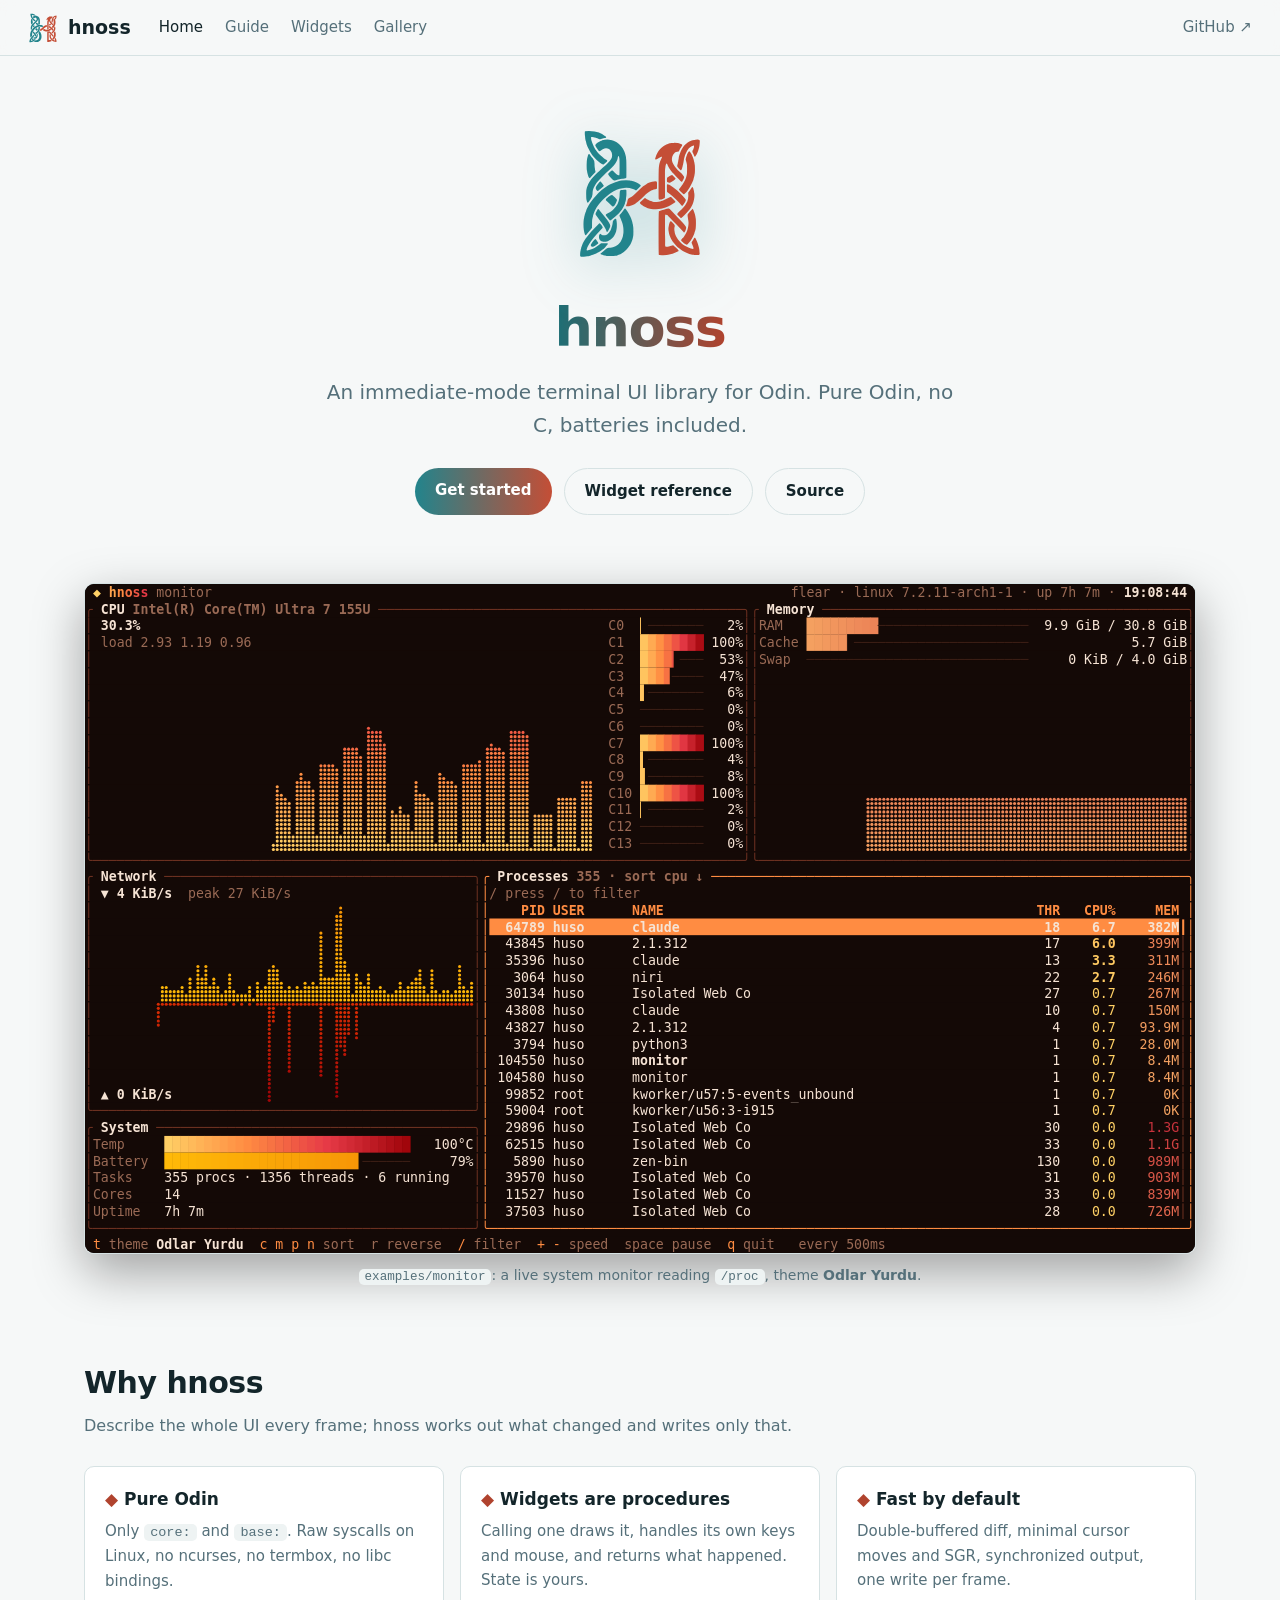
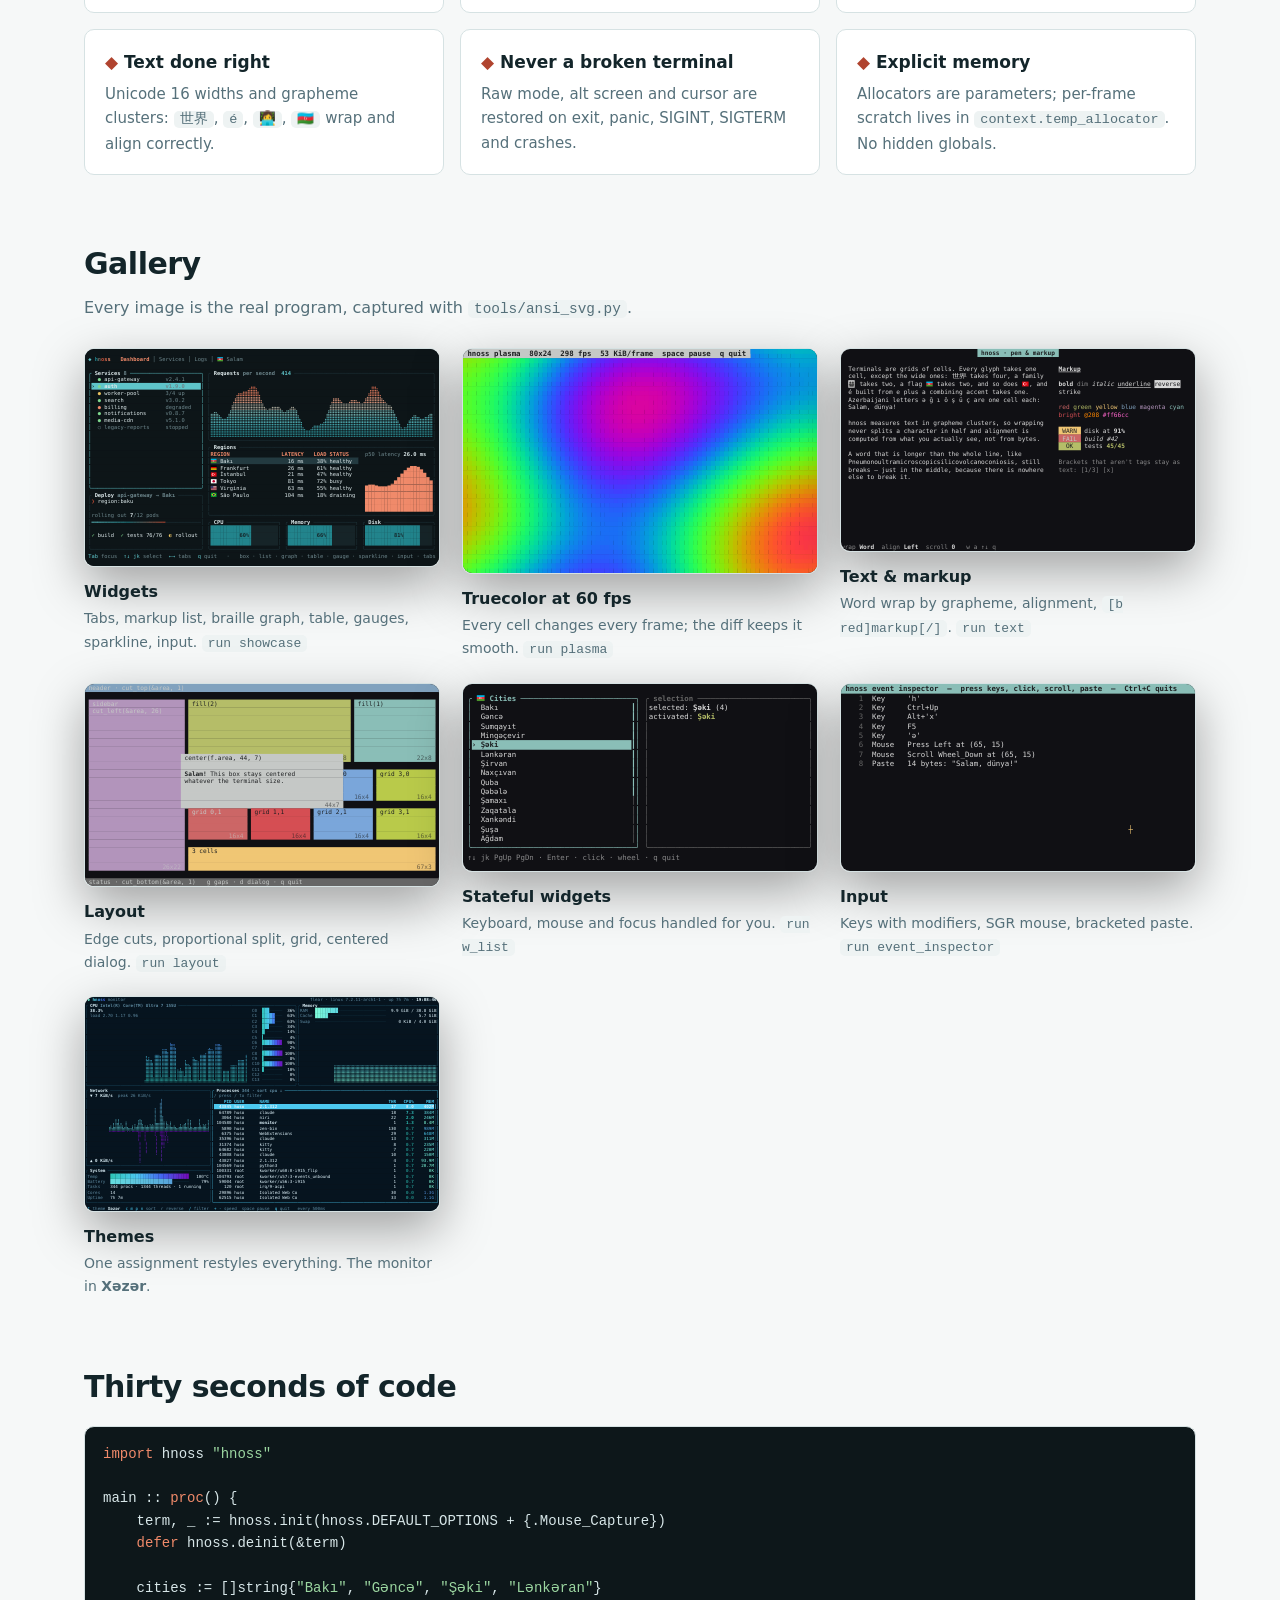
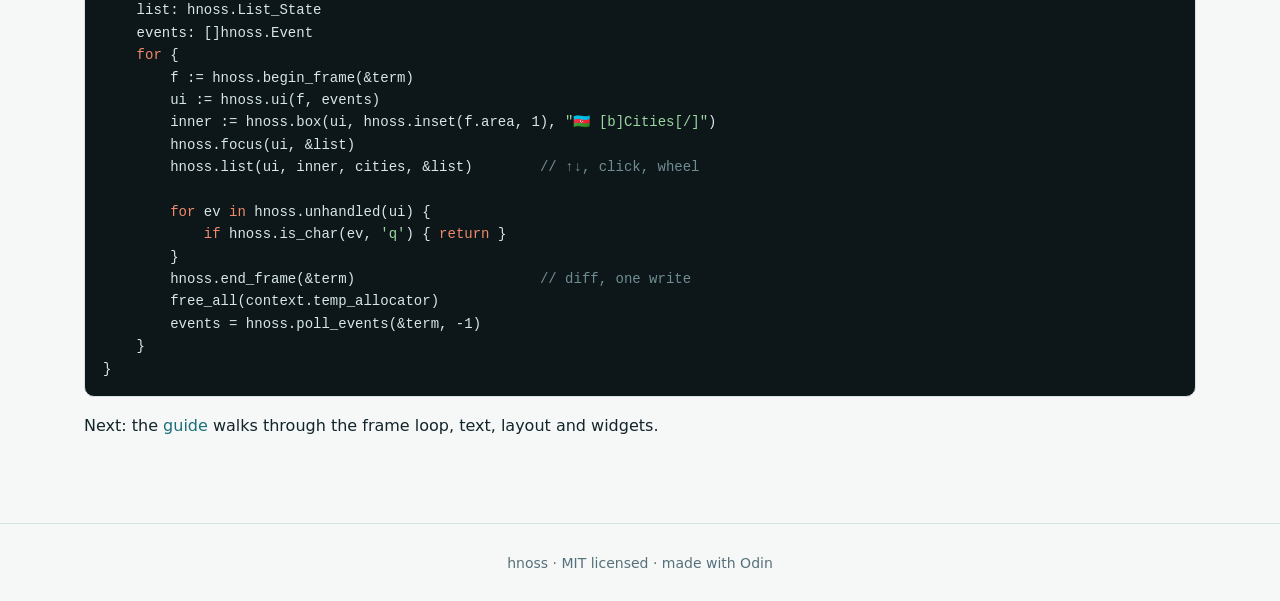
==== docs/index.html @ dc825c0d "docs: GitHub Pages site with guide and widget reference Static HTML and CSS (no build step, .nojekyl" ====
<!doctype html>
<html lang="en">
<head>
<meta charset="utf-8">
<meta name="viewport" content="width=device-width, initial-scale=1">
<title>hnoss: immediate-mode TUI for Odin</title>
<meta name="description" content="hnoss is an immediate-mode, widget-rich terminal UI library written in pure Odin.">
<link rel="icon" href="assets/favicon.png">
<link rel="stylesheet" href="style.css">
</head>
<body>

<header class="top">
	<a class="brand" href="./"><img src="assets/logo.svg" alt="">hnoss</a>
	<nav>
		<a class="on" href="./">Home</a>
		<a href="guide.html">Guide</a>
		<a href="widgets.html">Widgets</a>
		<a href="#gallery">Gallery</a>
	</nav>
	<nav class="gh"><a href="https://github.com/Huseynteymurzade28/hnoss">GitHub ↗</a></nav>
</header>

<div class="hero">
	<img class="logo" src="assets/logo.svg" alt="hnoss logo">
	<h1><span>hnoss</span></h1>
	<p class="tag">An immediate-mode terminal UI library for Odin. Pure Odin, no C, batteries included.</p>
	<div class="cta">
		<a class="btn primary" href="guide.html">Get started</a>
		<a class="btn" href="widgets.html">Widget reference</a>
		<a class="btn" href="https://github.com/Huseynteymurzade28/hnoss">Source</a>
	</div>
</div>

<div class="shot">
	<img src="monitor-odlar-yurdu.svg" alt="hnoss system monitor">
	<p class="caption"><code>examples/monitor</code>: a live system monitor reading <code>/proc</code>, theme <b>Odlar Yurdu</b>.</p>
</div>

<section class="band">
	<h2>Why hnoss</h2>
	<p class="lead">Describe the whole UI every frame; hnoss works out what changed and writes only that.</p>
	<div class="features">
		<div class="feature"><h3><b>◆</b> Pure Odin</h3><p>Only <code>core:</code> and <code>base:</code>. Raw syscalls on Linux, no ncurses, no termbox, no libc bindings.</p></div>
		<div class="feature"><h3><b>◆</b> Widgets are procedures</h3><p>Calling one draws it, handles its own keys and mouse, and returns what happened. State is yours.</p></div>
		<div class="feature"><h3><b>◆</b> Fast by default</h3><p>Double-buffered diff, minimal cursor moves and SGR, synchronized output, one write per frame.</p></div>
		<div class="feature"><h3><b>◆</b> Text done right</h3><p>Unicode 16 widths and grapheme clusters: <code>世界</code>, <code>é</code>, <code>👩‍💻</code>, <code>🇦🇿</code> wrap and align correctly.</p></div>
		<div class="feature"><h3><b>◆</b> Never a broken terminal</h3><p>Raw mode, alt screen and cursor are restored on exit, panic, SIGINT, SIGTERM and crashes.</p></div>
		<div class="feature"><h3><b>◆</b> Explicit memory</h3><p>Allocators are parameters; per-frame scratch lives in <code>context.temp_allocator</code>. No hidden globals.</p></div>
	</div>
</section>

<section class="band" id="gallery">
	<h2>Gallery</h2>
	<p class="lead">Every image is the real program, captured with <code>tools/ansi_svg.py</code>.</p>
	<div class="gallery">
		<div class="tile"><img src="gallery/showcase.svg" alt=""><h3>Widgets</h3><p>Tabs, markup list, braille graph, table, gauges, sparkline, input. <code>run showcase</code></p></div>
		<div class="tile"><img src="gallery/plasma.svg" alt=""><h3>Truecolor at 60 fps</h3><p>Every cell changes every frame; the diff keeps it smooth. <code>run plasma</code></p></div>
		<div class="tile"><img src="gallery/text.svg" alt=""><h3>Text &amp; markup</h3><p>Word wrap by grapheme, alignment, <code>[b red]markup[/]</code>. <code>run text</code></p></div>
		<div class="tile"><img src="gallery/layout.svg" alt=""><h3>Layout</h3><p>Edge cuts, proportional split, grid, centered dialog. <code>run layout</code></p></div>
		<div class="tile"><img src="gallery/list.svg" alt=""><h3>Stateful widgets</h3><p>Keyboard, mouse and focus handled for you. <code>run w_list</code></p></div>
		<div class="tile"><img src="gallery/events.svg" alt=""><h3>Input</h3><p>Keys with modifiers, SGR mouse, bracketed paste. <code>run event_inspector</code></p></div>
		<div class="tile"><img src="monitor-xezer.svg" alt=""><h3>Themes</h3><p>One assignment restyles everything. The monitor in <b>Xəzər</b>.</p></div>
	</div>
</section>

<section class="band">
	<h2>Thirty seconds of code</h2>
	<pre><code><span class="k">import</span> hnoss <span class="s">"hnoss"</span>

main :: <span class="k">proc</span>() {
    term, _ := hnoss.init(hnoss.DEFAULT_OPTIONS + {.Mouse_Capture})
    <span class="k">defer</span> hnoss.deinit(&amp;term)

    cities := []string{<span class="s">"Bakı"</span>, <span class="s">"Gəncə"</span>, <span class="s">"Şəki"</span>, <span class="s">"Lənkəran"</span>}
    list: hnoss.List_State
    events: []hnoss.Event
    <span class="k">for</span> {
        f := hnoss.begin_frame(&amp;term)
        ui := hnoss.ui(f, events)
        inner := hnoss.box(ui, hnoss.inset(f.area, 1), <span class="s">"🇦🇿 [b]Cities[/]"</span>)
        hnoss.focus(ui, &amp;list)
        hnoss.list(ui, inner, cities, &amp;list)        <span class="c">// ↑↓, click, wheel</span>

        <span class="k">for</span> ev <span class="k">in</span> hnoss.unhandled(ui) {
            <span class="k">if</span> hnoss.is_char(ev, <span class="s">'q'</span>) { <span class="k">return</span> }
        }
        hnoss.end_frame(&amp;term)                      <span class="c">// diff, one write</span>
        free_all(context.temp_allocator)
        events = hnoss.poll_events(&amp;term, -1)
    }
}</code></pre>
	<p>Next: the <a href="guide.html">guide</a> walks through the frame loop, text, layout and widgets.</p>
</section>

<footer>hnoss · MIT licensed · made with Odin</footer>
</body>
</html>
---- docs/style.css ----
:root {
	--bg: #0c1417;
	--panel: #111e22;
	--panel-2: #16262b;
	--line: #223a40;
	--text: #dce8ea;
	--dim: #8aa3a8;
	--teal: #22848c;
	--teal-l: #5fc4c9;
	--red: #c44e36;
	--red-l: #f08a6a;
	--code-bg: #0a1113;
	--radius: 10px;
	--mono: "JetBrains Mono", "Fira Code", ui-monospace, "SF Mono", Menlo, Consolas, monospace;
	--sans: Inter, system-ui, -apple-system, "Segoe UI", Roboto, sans-serif;
}

@media (prefers-color-scheme: light) {
	:root {
		--bg: #f6f8f8;
		--panel: #ffffff;
		--panel-2: #eef3f3;
		--line: #d6e2e3;
		--text: #13252a;
		--dim: #55707a;
		--teal-l: #1b6f76;
		--red-l: #b0432e;
		--code-bg: #0d171a;
	}
}

* { box-sizing: border-box; }
html { scroll-behavior: smooth; }
body {
	margin: 0;
	background: var(--bg);
	color: var(--text);
	font: 16px/1.65 var(--sans);
}
a { color: var(--teal-l); text-decoration: none; }
a:hover { text-decoration: underline; }

/* ---------- top bar ---------- */
.top {
	position: sticky; top: 0; z-index: 10;
	display: flex; align-items: center; gap: 28px;
	padding: 12px 28px;
	background: color-mix(in srgb, var(--bg) 88%, transparent);
	backdrop-filter: blur(8px);
	border-bottom: 1px solid var(--line);
}
.brand { display: flex; align-items: center; gap: 10px; font-weight: 700; font-size: 19px; color: var(--text); }
.brand img { width: 30px; height: 30px; }
.brand:hover { text-decoration: none; }
.top nav { display: flex; gap: 22px; font-size: 15px; }
.top nav a { color: var(--dim); }
.top nav a.on, .top nav a:hover { color: var(--text); text-decoration: none; }
.top .gh { margin-left: auto; }

/* ---------- landing ---------- */
.hero { text-align: center; padding: 72px 24px 32px; }
.hero img.logo { width: 132px; height: 132px; filter: drop-shadow(0 10px 30px rgba(34, 132, 140, .35)); }
.hero h1 { font-size: 54px; letter-spacing: -1.5px; margin: 14px 0 4px; }
.hero h1 span { background: linear-gradient(90deg, var(--teal-l), var(--red-l)); -webkit-background-clip: text; background-clip: text; color: transparent; }
.hero p.tag { font-size: 20px; color: var(--dim); max-width: 640px; margin: 0 auto 26px; }
.cta { display: flex; gap: 12px; justify-content: center; flex-wrap: wrap; }
.btn {
	display: inline-block; padding: 10px 20px; border-radius: 999px;
	font-weight: 600; font-size: 15px; border: 1px solid var(--line); color: var(--text);
}
.btn.primary { background: linear-gradient(90deg, var(--teal), var(--red)); border: 0; color: #fff; }
.btn:hover { text-decoration: none; filter: brightness(1.1); }

.shot { max-width: 1160px; margin: 36px auto 0; padding: 0 24px; }
.shot img, .tile img, .widget img {
	width: 100%; display: block; border-radius: var(--radius);
	border: 1px solid var(--line); box-shadow: 0 18px 50px rgba(0, 0, 0, .35);
}
.caption { text-align: center; color: var(--dim); font-size: 14px; margin-top: 10px; }

section.band { max-width: 1160px; margin: 0 auto; padding: 56px 24px 8px; }
section.band > h2 { font-size: 30px; margin: 0 0 6px; letter-spacing: -.5px; }
section.band > p.lead { color: var(--dim); margin: 0 0 26px; }

.features { display: grid; grid-template-columns: repeat(3, 1fr); gap: 16px; }
@media (max-width: 860px) { .features { grid-template-columns: 1fr; } }
.feature { background: var(--panel); border: 1px solid var(--line); border-radius: var(--radius); padding: 18px 20px; }
.feature h3 { margin: 0 0 6px; font-size: 17px; }
.feature h3 b { color: var(--red-l); }
.feature p { margin: 0; color: var(--dim); font-size: 15px; }

.gallery { display: grid; grid-template-columns: repeat(auto-fit, minmax(320px, 1fr)); gap: 22px; }
.tile h3 { margin: 12px 0 2px; font-size: 16px; }
.tile p { margin: 0; color: var(--dim); font-size: 14px; }
.tile code { font-size: 13px; }

/* ---------- docs pages ---------- */
.layout { display: grid; grid-template-columns: 240px minmax(0, 1fr); max-width: 1200px; margin: 0 auto; }
.side { position: sticky; top: 58px; align-self: start; height: calc(100vh - 58px); overflow: auto; padding: 28px 18px 40px 28px; border-right: 1px solid var(--line); }
.side h4 { margin: 18px 0 6px; font-size: 12px; text-transform: uppercase; letter-spacing: 1px; color: var(--dim); }
.side a { display: block; padding: 3px 0; color: var(--text); font-size: 14.5px; }
.side a:hover { color: var(--teal-l); text-decoration: none; }
main.doc { padding: 36px 44px 90px; max-width: 900px; }
main.doc h1 { font-size: 38px; letter-spacing: -1px; margin: 0 0 8px; }
main.doc h2 { font-size: 26px; margin: 48px 0 10px; padding-top: 12px; border-top: 1px solid var(--line); letter-spacing: -.3px; }
main.doc h3 { font-size: 19px; margin: 28px 0 8px; }
main.doc p, main.doc li { color: var(--text); }
main.doc .lead { color: var(--dim); font-size: 18px; }

code { font-family: var(--mono); font-size: .9em; background: var(--panel-2); padding: 1px 6px; border-radius: 5px; }
pre {
	background: var(--code-bg); color: #d7e6e8; border: 1px solid var(--line);
	border-radius: var(--radius); padding: 16px 18px; overflow-x: auto;
	font: 14px/1.6 var(--mono);
}
pre code { background: none; padding: 0; font-size: inherit; color: inherit; }
pre .c { color: #6f8d93; }      /* comment */
pre .k { color: #f08a6a; }      /* keyword-ish */
pre .s { color: #9bd6a0; }      /* string */

table.ref { width: 100%; border-collapse: collapse; margin: 12px 0 18px; font-size: 15px; }
table.ref th, table.ref td { text-align: left; padding: 8px 10px; border-bottom: 1px solid var(--line); vertical-align: top; }
table.ref th { color: var(--dim); font-weight: 600; font-size: 13px; text-transform: uppercase; letter-spacing: .5px; }
table.ref td:first-child { white-space: nowrap; }

.note { background: var(--panel); border: 1px solid var(--line); border-left: 3px solid var(--teal-l); border-radius: 8px; padding: 12px 16px; margin: 16px 0; }
.note.warn { border-left-color: var(--red-l); }

.widget { margin: 0 0 8px; }
.widget img { margin: 12px 0 6px; max-width: 640px; }
.sig { font-family: var(--mono); font-size: 14px; background: var(--panel); border: 1px solid var(--line); border-radius: 8px; padding: 10px 14px; overflow-x: auto; white-space: pre; }
.keys kbd, kbd {
	font-family: var(--mono); font-size: 12.5px; background: var(--panel-2); border: 1px solid var(--line);
	border-bottom-width: 2px; border-radius: 5px; padding: 0 6px; margin: 0 1px;
}

footer { border-top: 1px solid var(--line); color: var(--dim); text-align: center; padding: 28px; font-size: 14px; margin-top: 60px; }

@media (max-width: 860px) {
	.layout { grid-template-columns: 1fr; }
	.side { display: none; }
	main.doc { padding: 28px 20px 70px; }
	.hero h1 { font-size: 42px; }
	.top { gap: 16px; padding: 10px 16px; }
}
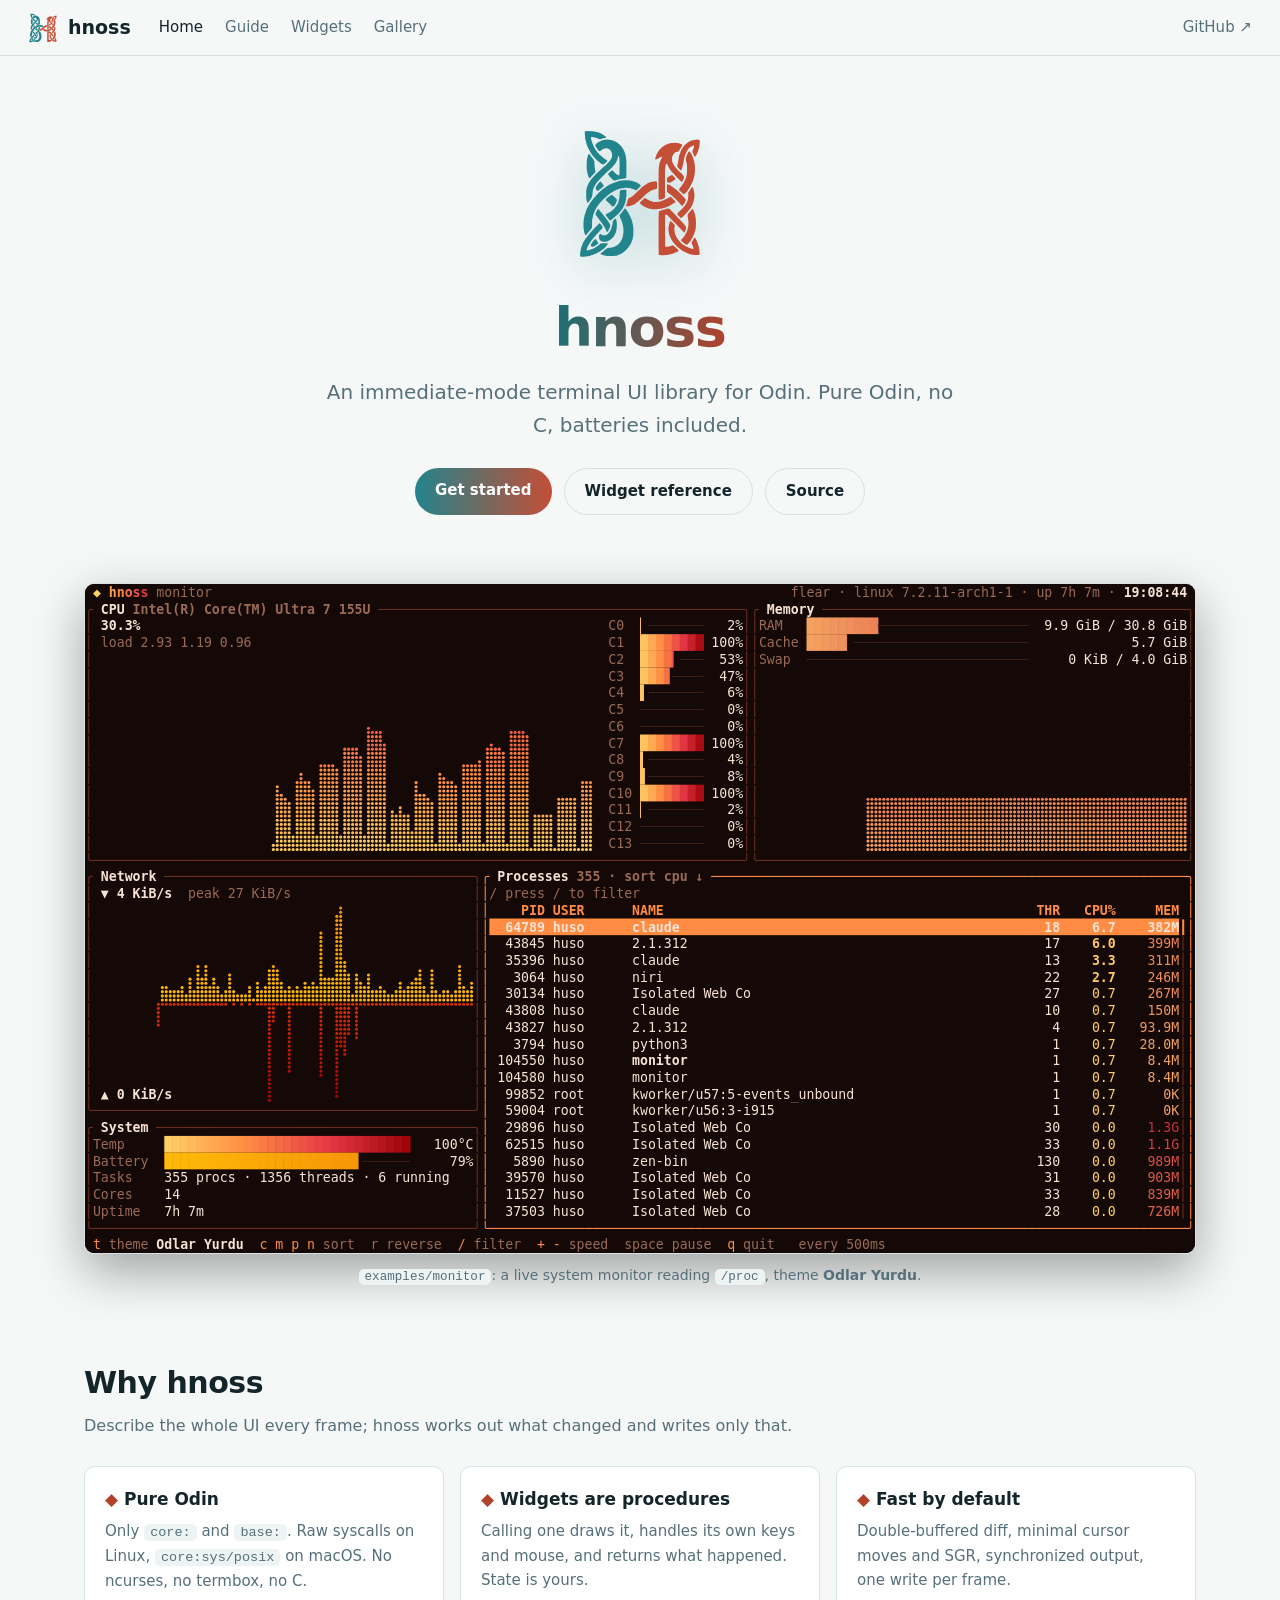
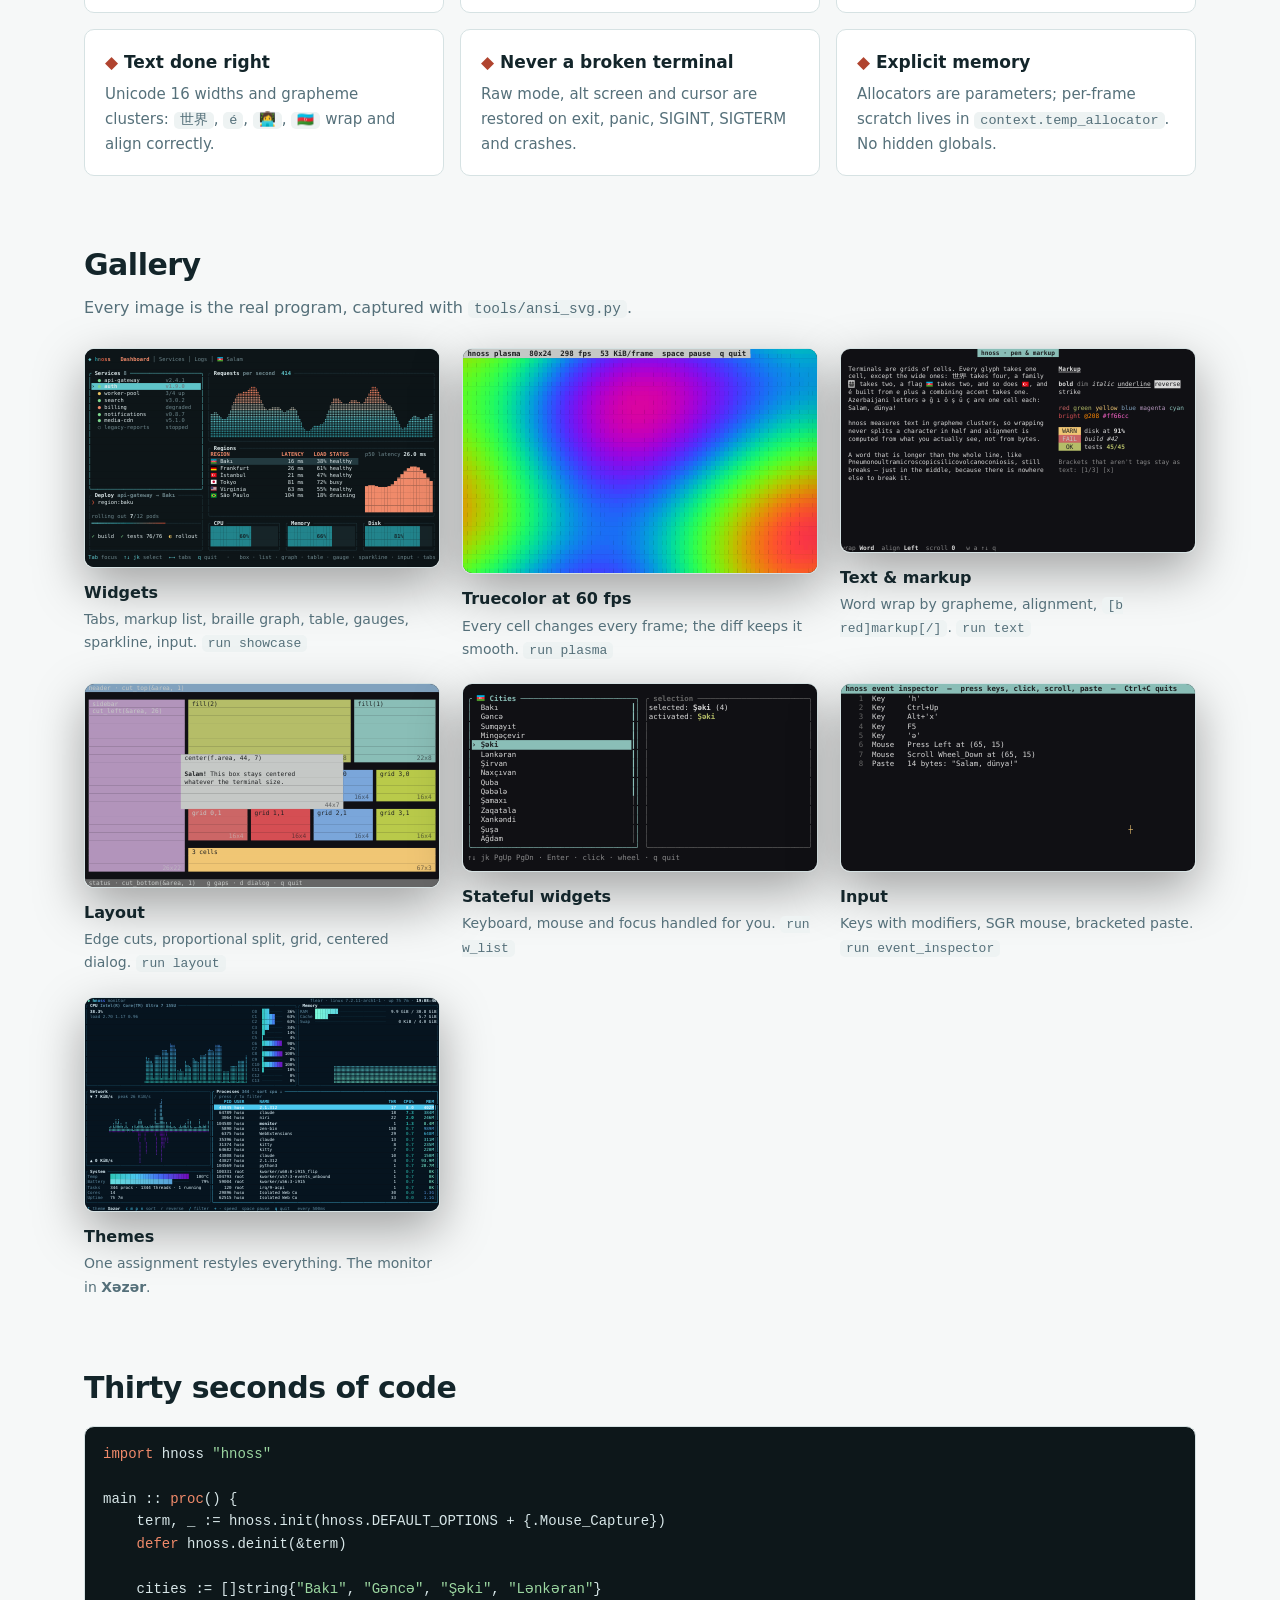
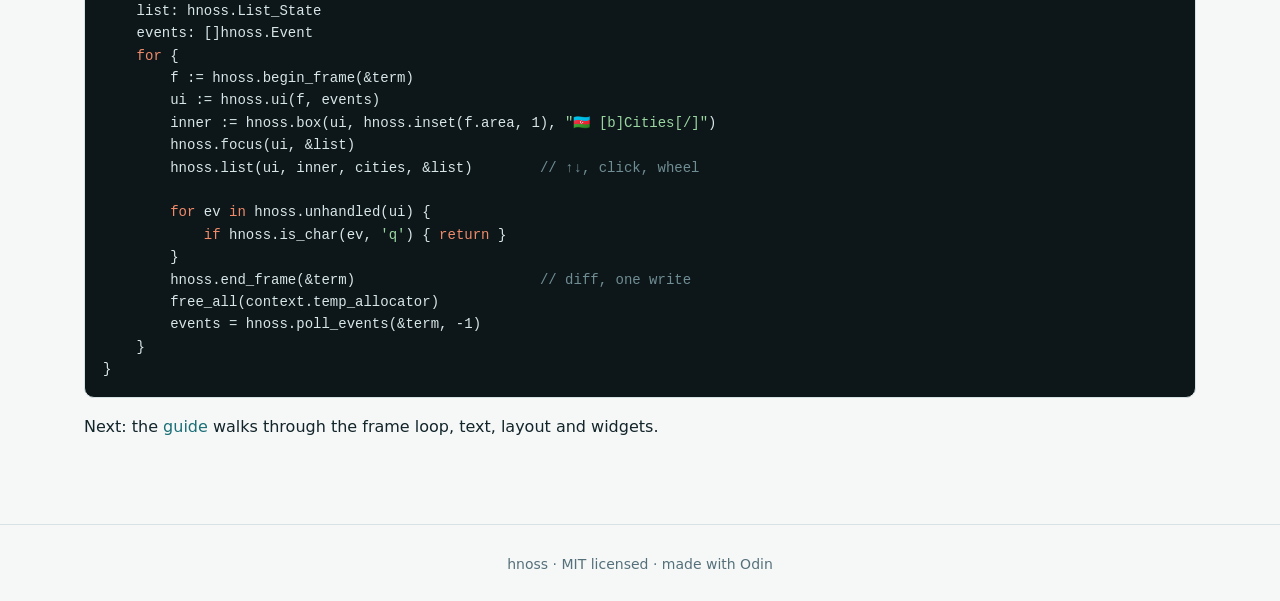
==== commit 703fbe9e: "docs: macOS is supported" ====
--- a/docs/index.html
+++ b/docs/index.html
@@ -41,7 +41,7 @@
 	<h2>Why hnoss</h2>
 	<p class="lead">Describe the whole UI every frame; hnoss works out what changed and writes only that.</p>
 	<div class="features">
-		<div class="feature"><h3><b>◆</b> Pure Odin</h3><p>Only <code>core:</code> and <code>base:</code>. Raw syscalls on Linux, no ncurses, no termbox, no libc bindings.</p></div>
+		<div class="feature"><h3><b>◆</b> Pure Odin</h3><p>Only <code>core:</code> and <code>base:</code>. Raw syscalls on Linux, <code>core:sys/posix</code> on macOS. No ncurses, no termbox, no C.</p></div>
 		<div class="feature"><h3><b>◆</b> Widgets are procedures</h3><p>Calling one draws it, handles its own keys and mouse, and returns what happened. State is yours.</p></div>
 		<div class="feature"><h3><b>◆</b> Fast by default</h3><p>Double-buffered diff, minimal cursor moves and SGR, synchronized output, one write per frame.</p></div>
 		<div class="feature"><h3><b>◆</b> Text done right</h3><p>Unicode 16 widths and grapheme clusters: <code>世界</code>, <code>é</code>, <code>👩‍💻</code>, <code>🇦🇿</code> wrap and align correctly.</p></div>
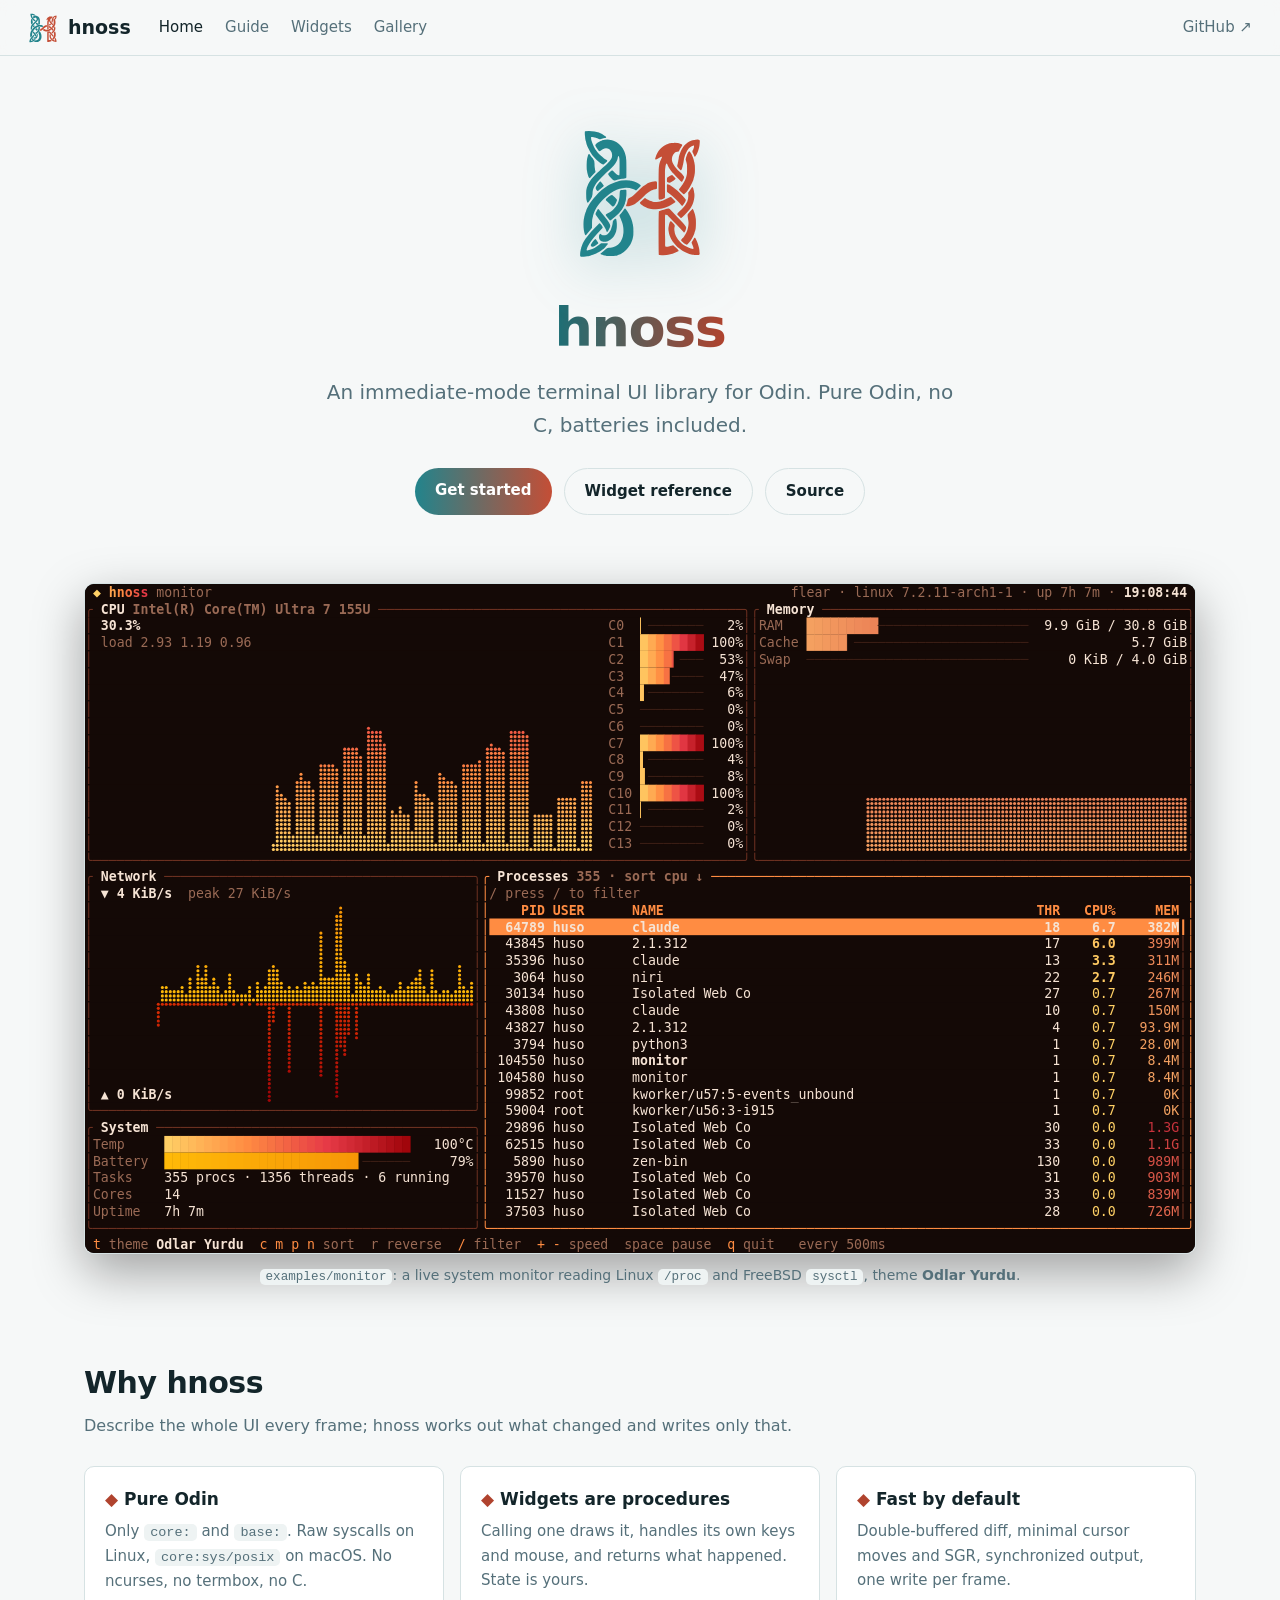
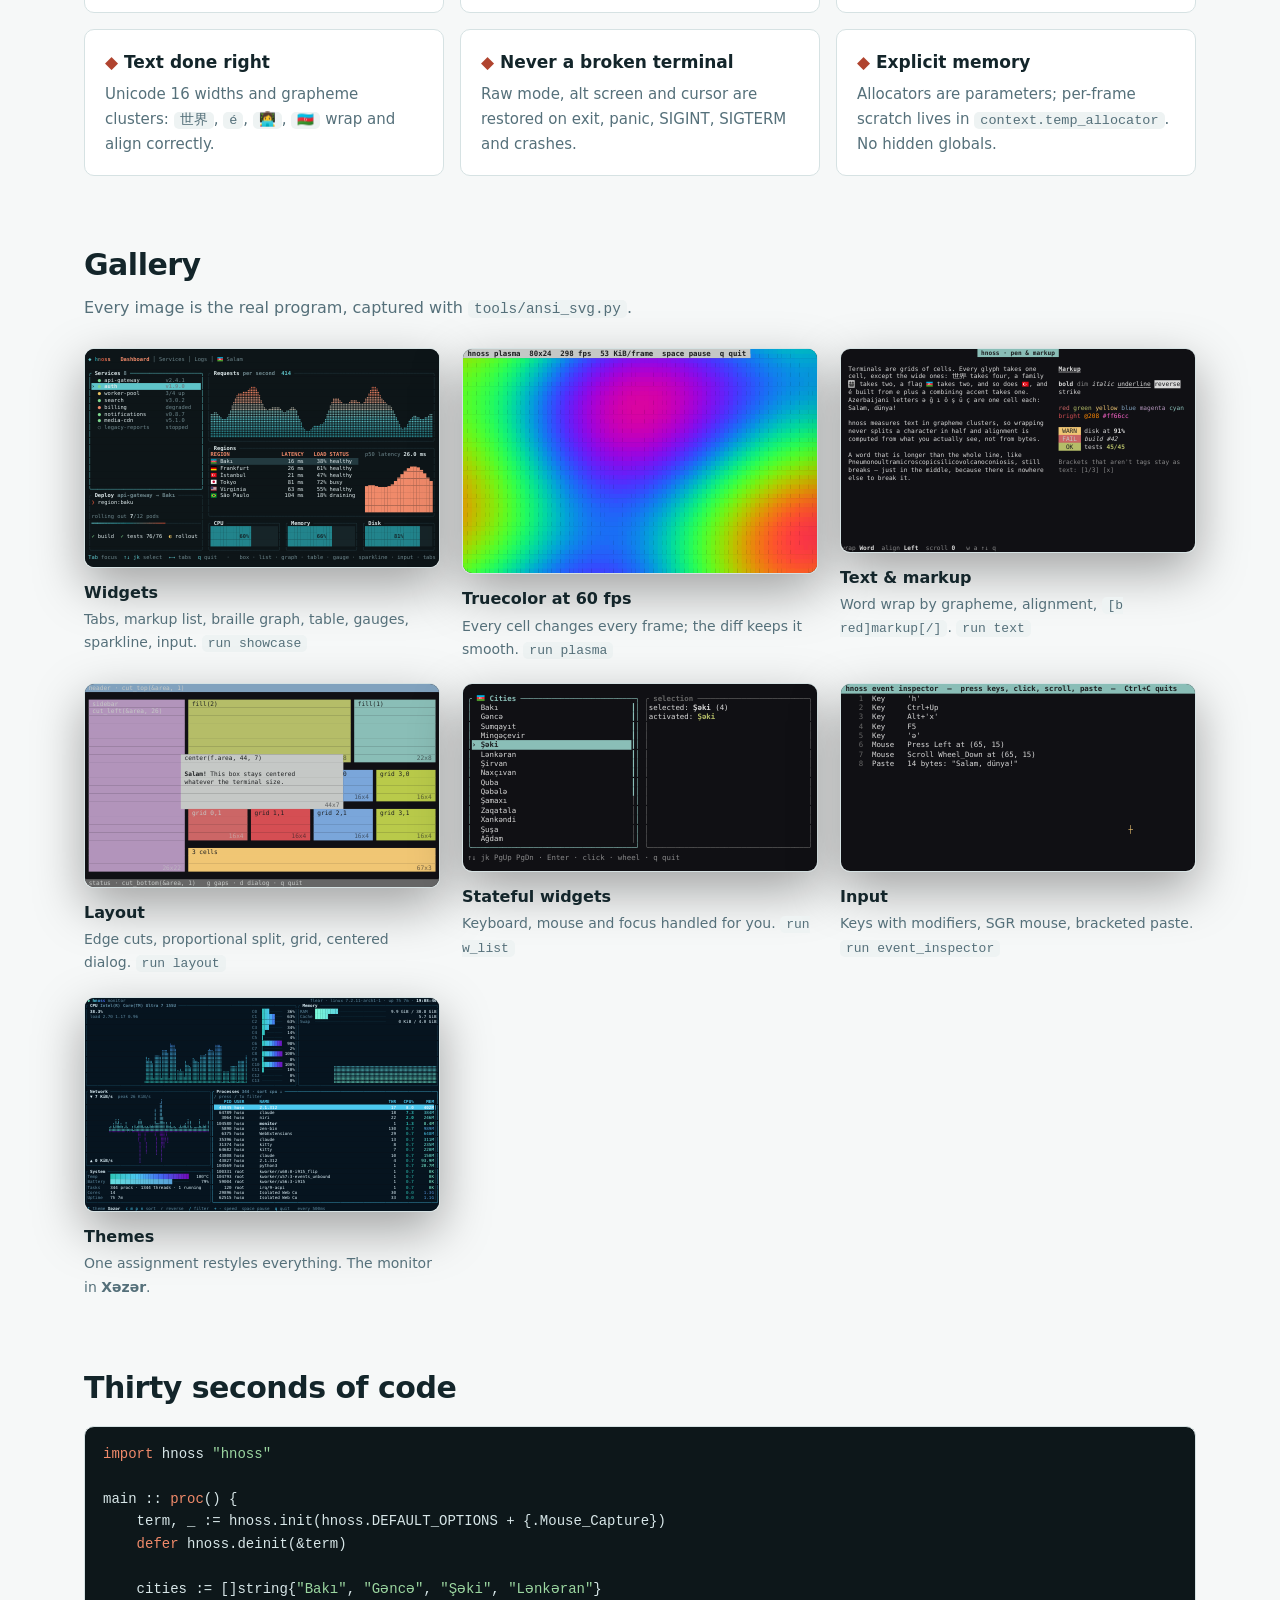
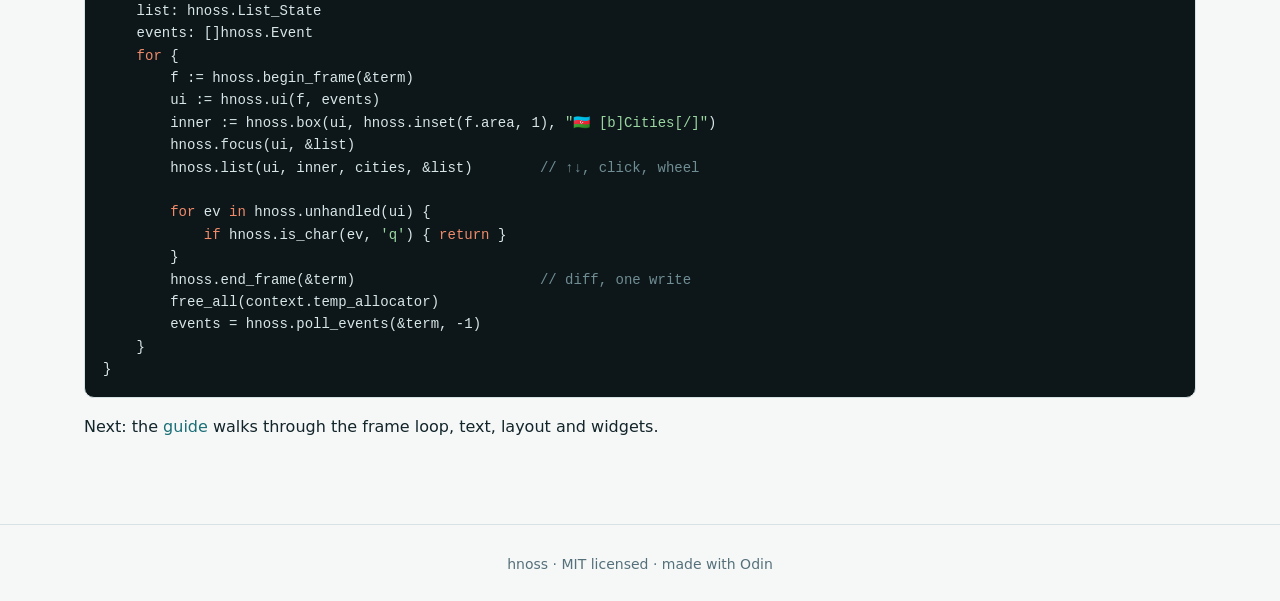
==== commit cb559a80: "port monitor example to freebsd" ====
--- a/docs/index.html
+++ b/docs/index.html
@@ -34,7 +34,7 @@
 
 <div class="shot">
 	<img src="monitor-odlar-yurdu.svg" alt="hnoss system monitor">
-	<p class="caption"><code>examples/monitor</code>: a live system monitor reading <code>/proc</code>, theme <b>Odlar Yurdu</b>.</p>
+	<p class="caption"><code>examples/monitor</code>: a live system monitor reading Linux <code>/proc</code> and FreeBSD <code>sysctl</code>, theme <b>Odlar Yurdu</b>.</p>
 </div>
 
 <section class="band">
--- a/docs/style.css
+++ b/docs/style.css
@@ -94,6 +94,11 @@
 .tile p { margin: 0; color: var(--dim); font-size: 14px; }
 .tile code { font-size: 13px; }
 
+.themes { display: grid; grid-template-columns: repeat(auto-fit, minmax(260px, 1fr)); gap: 18px; margin: 18px 0; }
+.themes figure { margin: 0; }
+.themes img { width: 100%; display: block; border-radius: var(--radius); border: 1px solid var(--line); }
+.themes figcaption { color: var(--dim); font-size: 13px; margin-top: 6px; }
+
 /* ---------- docs pages ---------- */
 .layout { display: grid; grid-template-columns: 240px minmax(0, 1fr); max-width: 1200px; margin: 0 auto; }
 .side { position: sticky; top: 58px; align-self: start; height: calc(100vh - 58px); overflow: auto; padding: 28px 18px 40px 28px; border-right: 1px solid var(--line); }
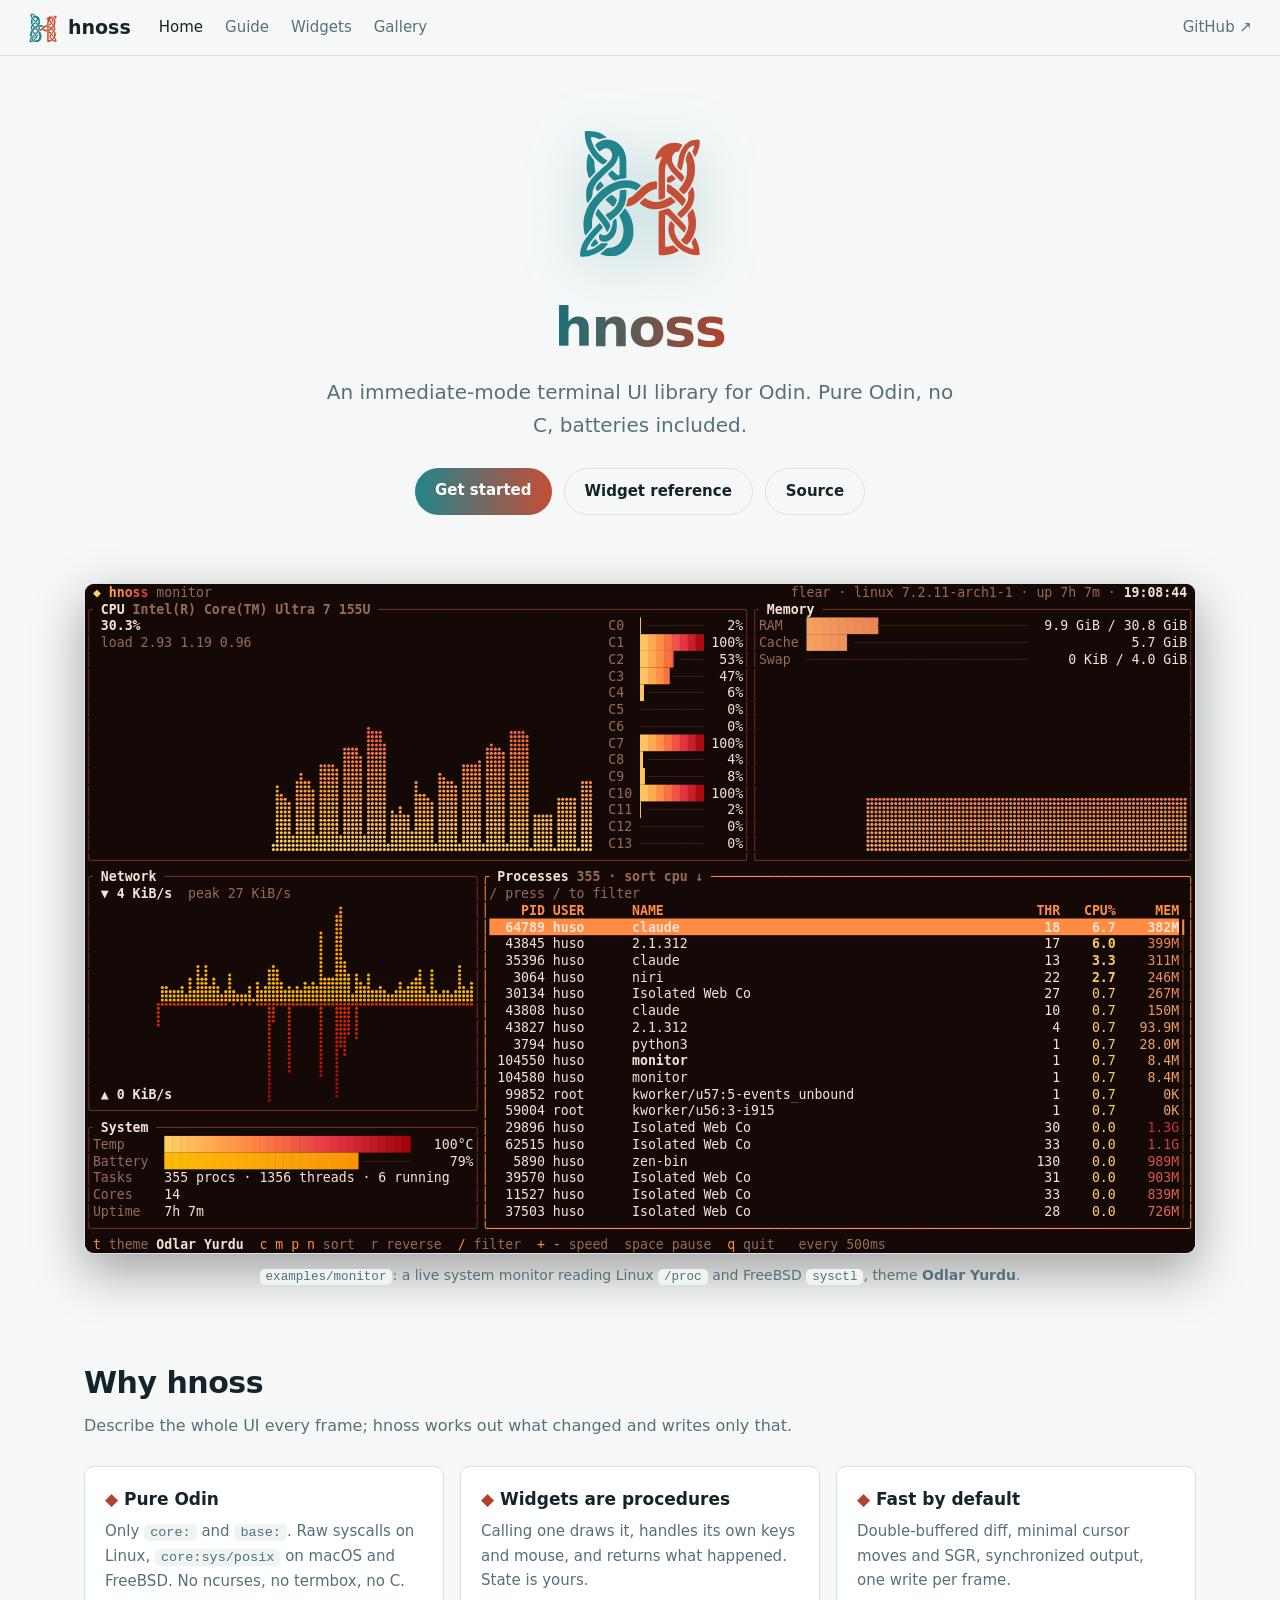
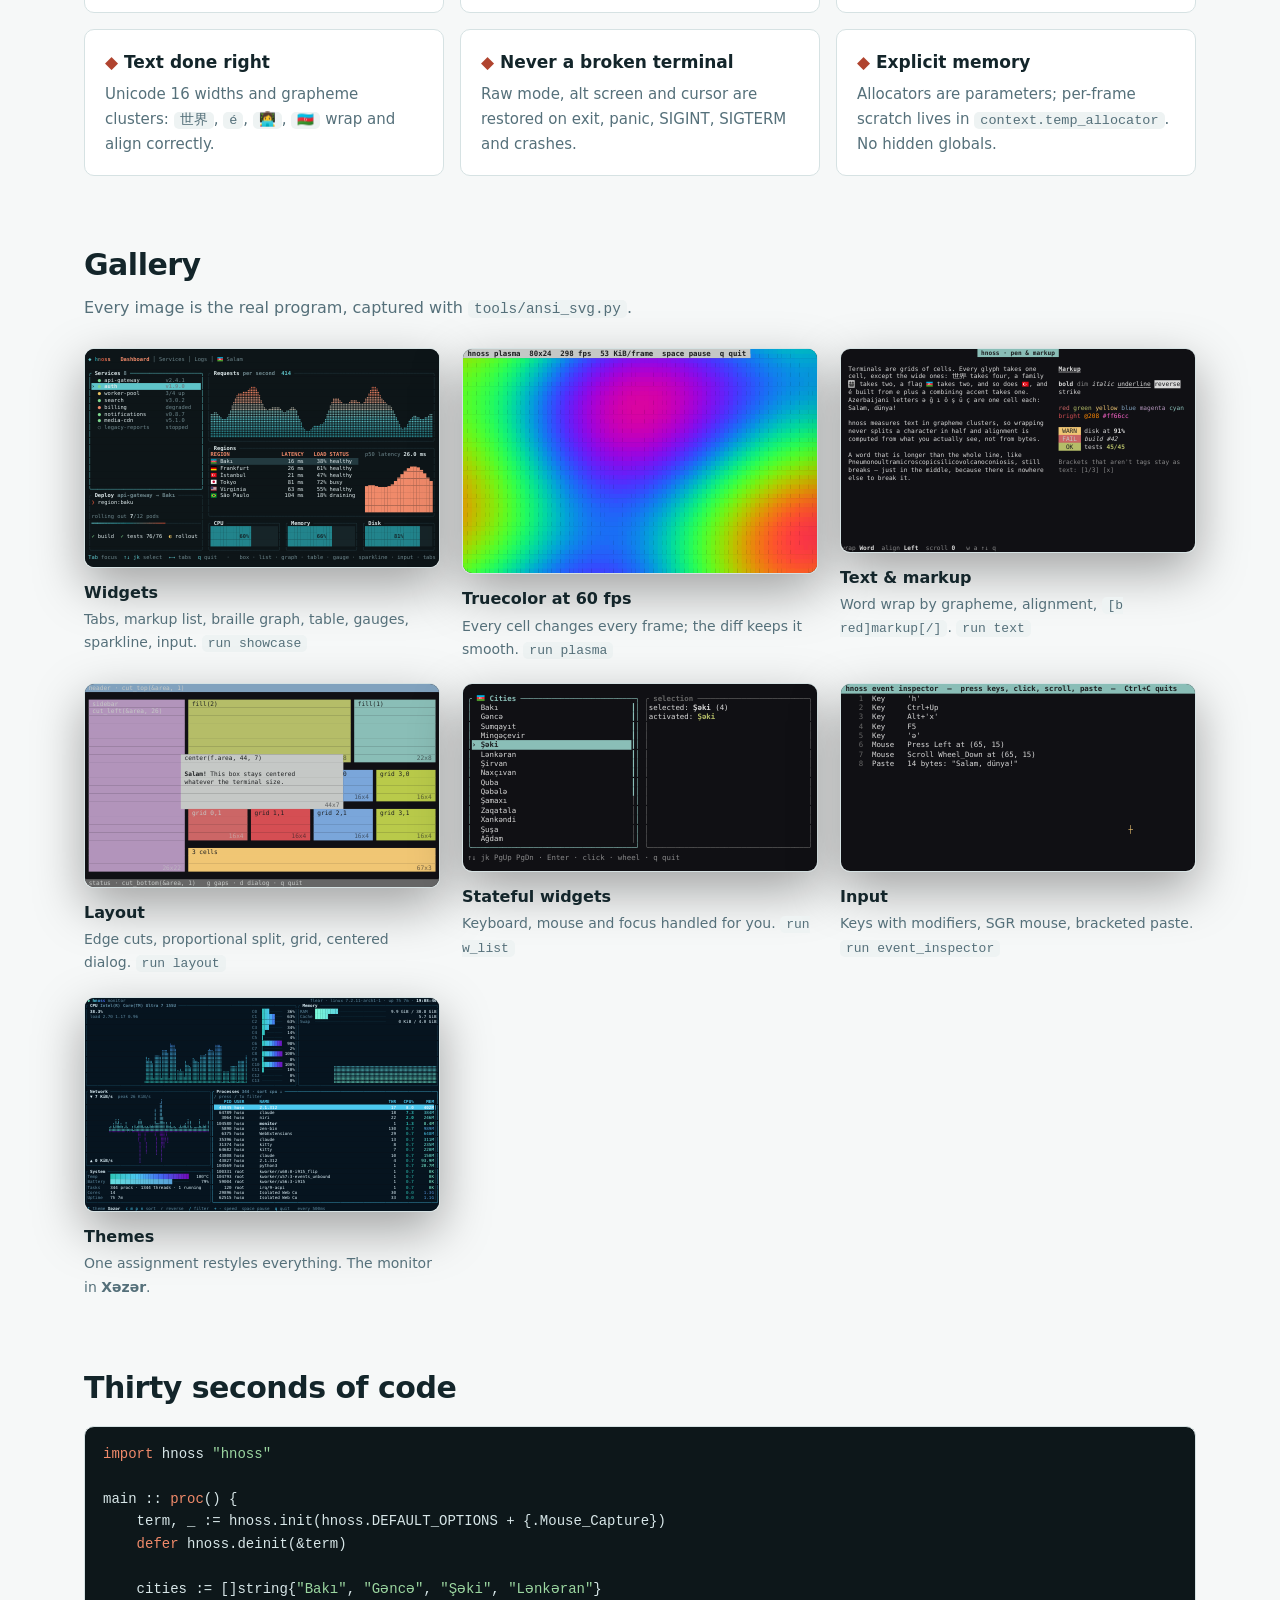
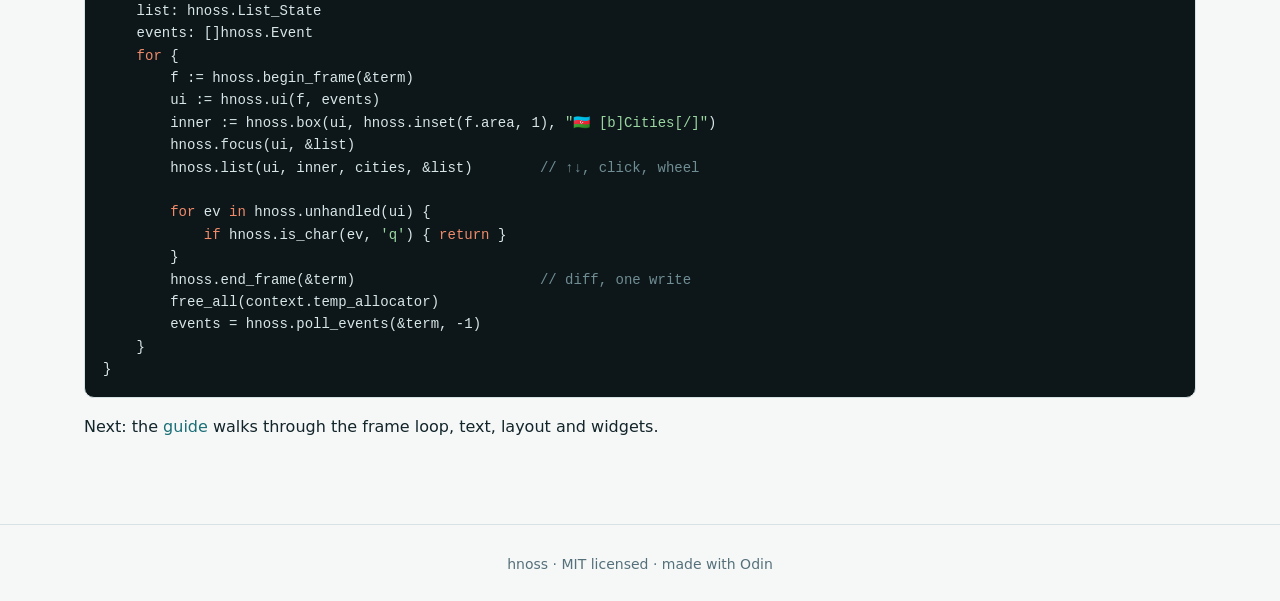
==== commit f4072da6: "update docs and CI to support FreeBSD" ====
--- a/docs/index.html
+++ b/docs/index.html
@@ -41,7 +41,7 @@
 	<h2>Why hnoss</h2>
 	<p class="lead">Describe the whole UI every frame; hnoss works out what changed and writes only that.</p>
 	<div class="features">
-		<div class="feature"><h3><b>◆</b> Pure Odin</h3><p>Only <code>core:</code> and <code>base:</code>. Raw syscalls on Linux, <code>core:sys/posix</code> on macOS. No ncurses, no termbox, no C.</p></div>
+		<div class="feature"><h3><b>◆</b> Pure Odin</h3><p>Only <code>core:</code> and <code>base:</code>. Raw syscalls on Linux, <code>core:sys/posix</code> on macOS and FreeBSD. No ncurses, no termbox, no C.</p></div>
 		<div class="feature"><h3><b>◆</b> Widgets are procedures</h3><p>Calling one draws it, handles its own keys and mouse, and returns what happened. State is yours.</p></div>
 		<div class="feature"><h3><b>◆</b> Fast by default</h3><p>Double-buffered diff, minimal cursor moves and SGR, synchronized output, one write per frame.</p></div>
 		<div class="feature"><h3><b>◆</b> Text done right</h3><p>Unicode 16 widths and grapheme clusters: <code>世界</code>, <code>é</code>, <code>👩‍💻</code>, <code>🇦🇿</code> wrap and align correctly.</p></div>
